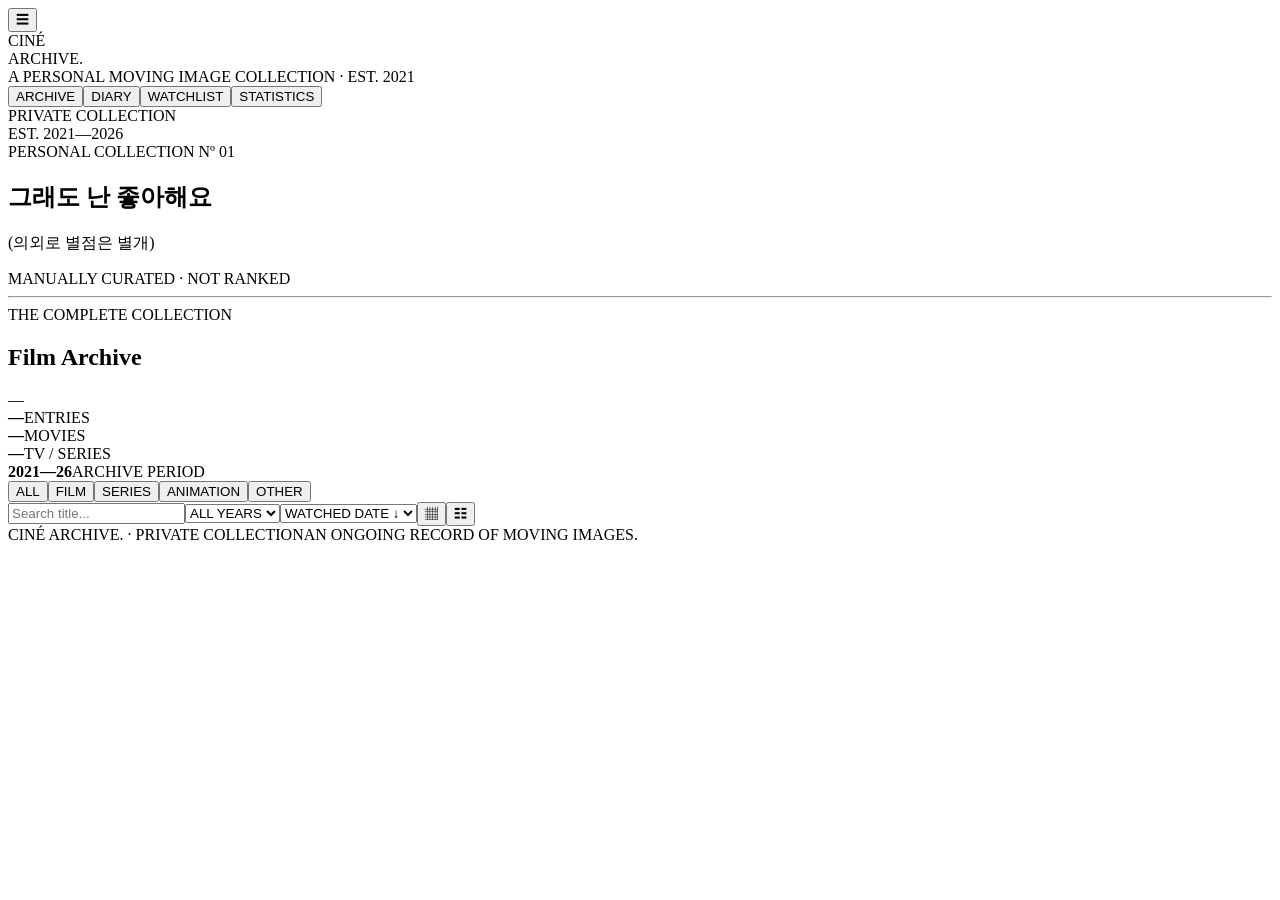
==== index.html @ 314e5115 "." ====
<!doctype html>
<html lang="ko">

<head>
  <meta charset="utf-8">
  <meta name="viewport" content="width=device-width,initial-scale=1">
  <title>CINÉ ARCHIVE</title>
  <link rel="stylesheet" href="style.css">
</head>

<body>
  <div class="shell">
    <aside class="side"><button class="side-toggle" id="menuToggle" aria-label="Open navigation" aria-expanded="false"
        title="Menu">☰</button>
      <div class="brand">CINÉ<br>ARCHIVE.</div>
      <div class="sub">A PERSONAL MOVING IMAGE COLLECTION · EST. 2021</div>
      <nav class="side-nav"><button class="active" data-nav="archive">ARCHIVE</button><button
          data-nav="diary">DIARY</button><button data-nav="watchlist">WATCHLIST</button><button
          data-nav="stats">STATISTICS</button></nav>
      <div class="side-bottom">PRIVATE COLLECTION<br>EST. 2021—2026</div>
    </aside>
    <div class="wrap">
      <header class="top"></header>
      <section class="hero">
        <div class="herohead">
          <div>
            <div class="eyebrow">PERSONAL COLLECTION Nº 01</div>
            <h1>그래도 난 좋아해요</h1>
            <p>(의외로 별점은 별개)</p>
          </div>
          <div class="eyebrow">MANUALLY CURATED · NOT RANKED</div>
        </div>
        <div class="marquee">
          <div class="track" id="track"></div>
        </div>
      </section>
      <hr class="rule">
      <main class="archive">
        <div class="sectiontop">
          <div>
            <div class="eyebrow" id="kicker">THE COMPLETE COLLECTION</div>
            <h2 id="heading">Film Archive</h2>
          </div><button class="year-page-back" id="yearPageBack" style="display:none">← BACK TO ARCHIVE</button>
          <div class="count" id="count">—</div>
        </div>
        <div class="stats">
          <div class="stat"><strong id="total">—</strong><span>ENTRIES</span></div>
          <div class="stat"><strong id="movies">—</strong><span>MOVIES</span></div>
          <div class="stat"><strong id="series">—</strong><span>TV / SERIES</span></div>
          <div class="stat"><strong>2021—26</strong><span>ARCHIVE PERIOD</span></div>
        </div>
        <div class="tools">
          <div class="filters" id="filters"><button class="chip active" data-type="ALL">ALL</button><button class="chip"
              data-type="F">FILM</button><button class="chip" data-type="S">SERIES</button><button class="chip"
              data-type="A">ANIMATION</button><button class="chip" data-type="N">OTHER</button></div>
          <div class="filters"><input class="search" id="search" placeholder="Search title..."><select class="select"
              id="year">
              <option value="ALL">ALL YEARS</option>
            </select><select class="select" id="sort">
              <option value="date">WATCHED DATE ↓</option>
              <option value="year">YEAR ↓</option>
              <option value="rating">RATING ↓</option>
              <option value="title">TITLE A–Z</option>
            </select><button class="viewbtn active" id="gridBtn" title="Grid view">▦</button><button class="viewbtn"
              id="listBtn" title="List view">☷</button></div>
        </div>
        <div id="catalog" class="grid"></div>
      </main>
      <footer class="footer"><span>CINÉ ARCHIVE. · PRIVATE COLLECTION</span><span>AN ONGOING RECORD OF MOVING
          IMAGES.</span></footer>
    </div>
  </div>
  <div class="toast" id="toast"></div>






  <script src="script.js" defer></script>
</body>

</html>
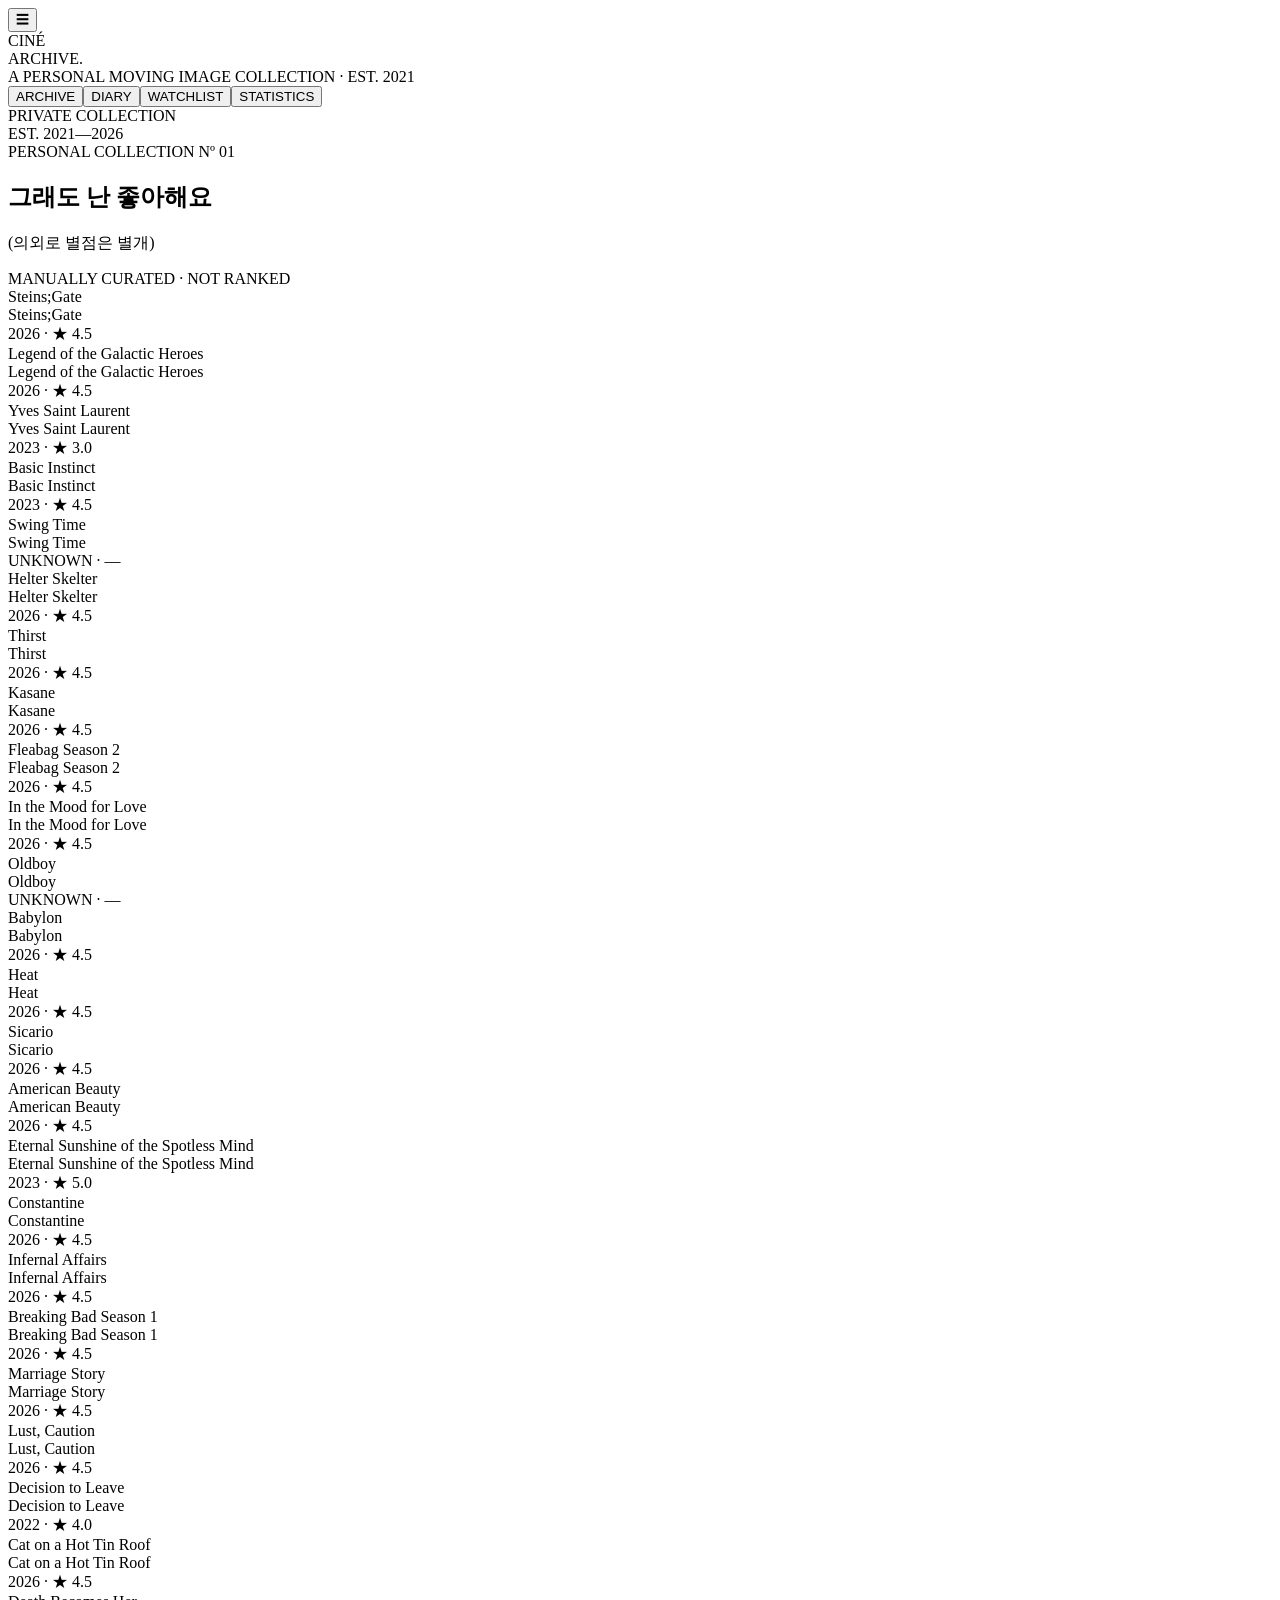
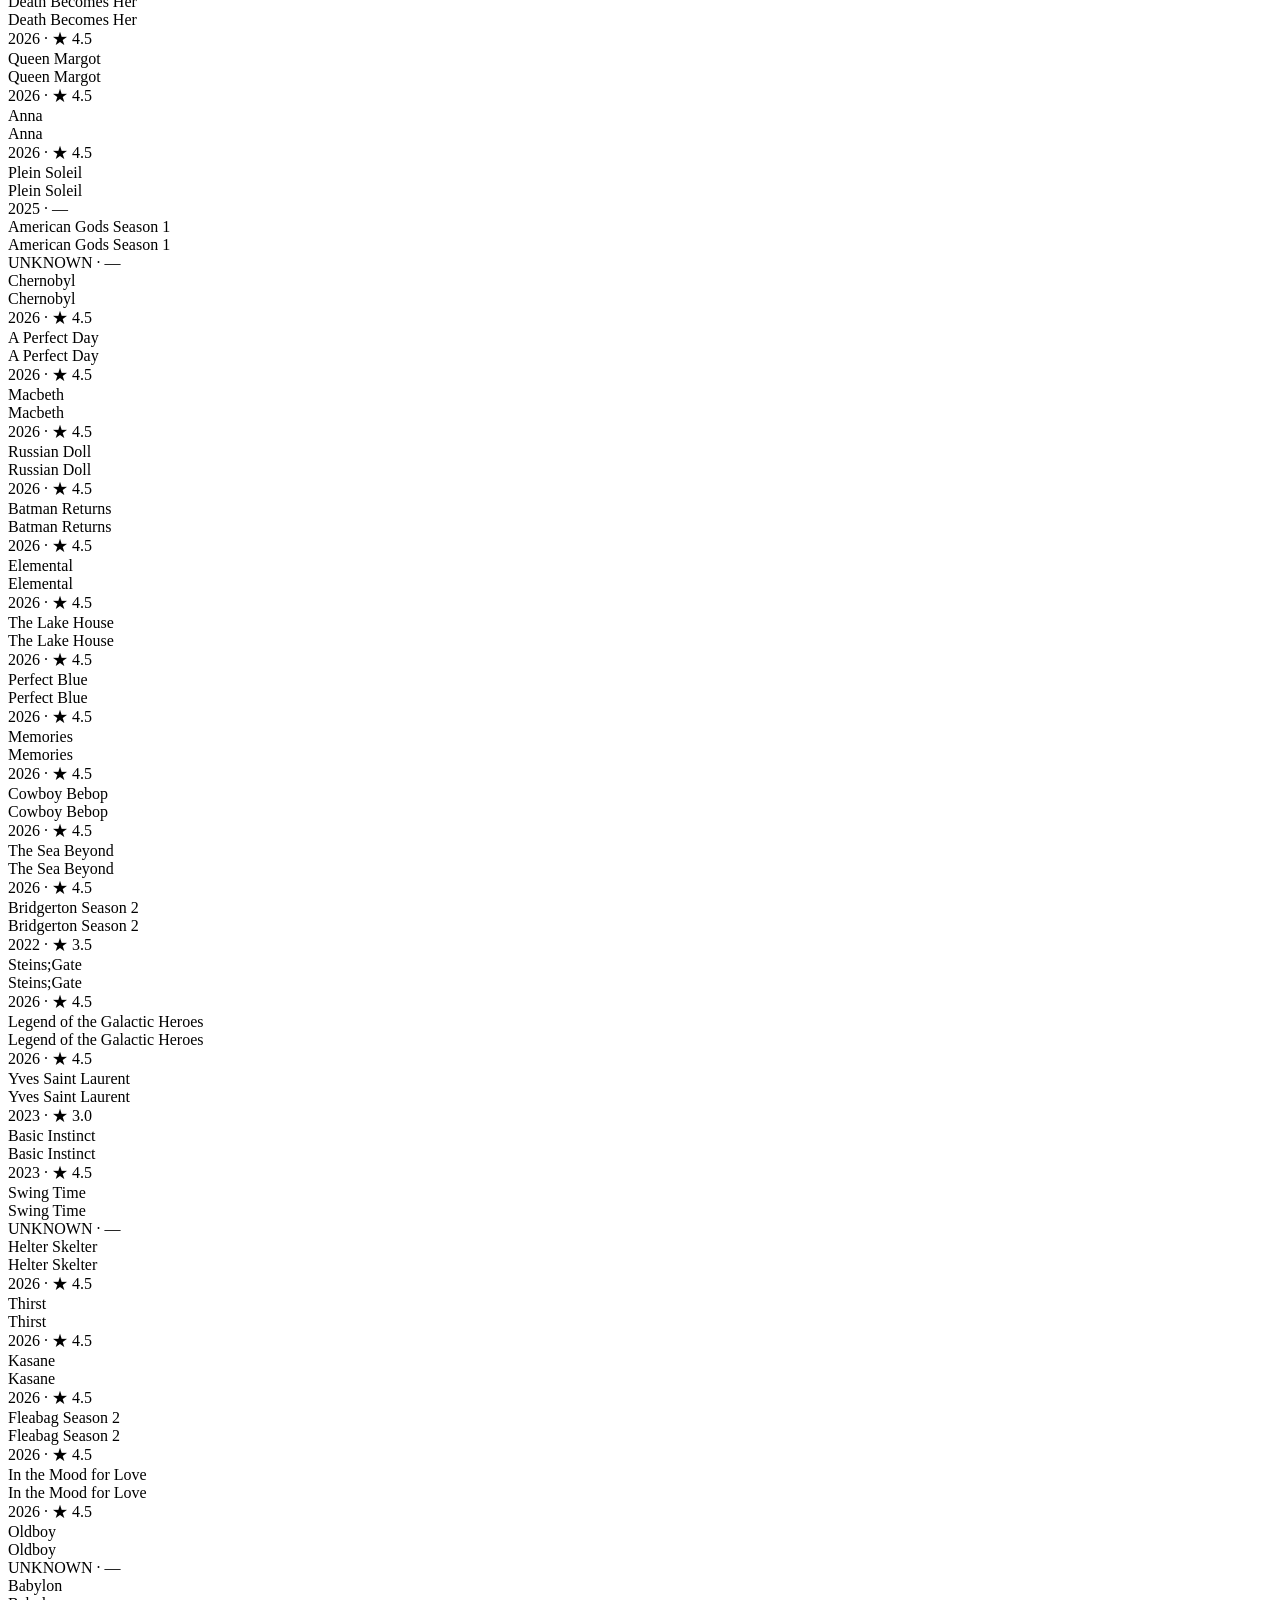
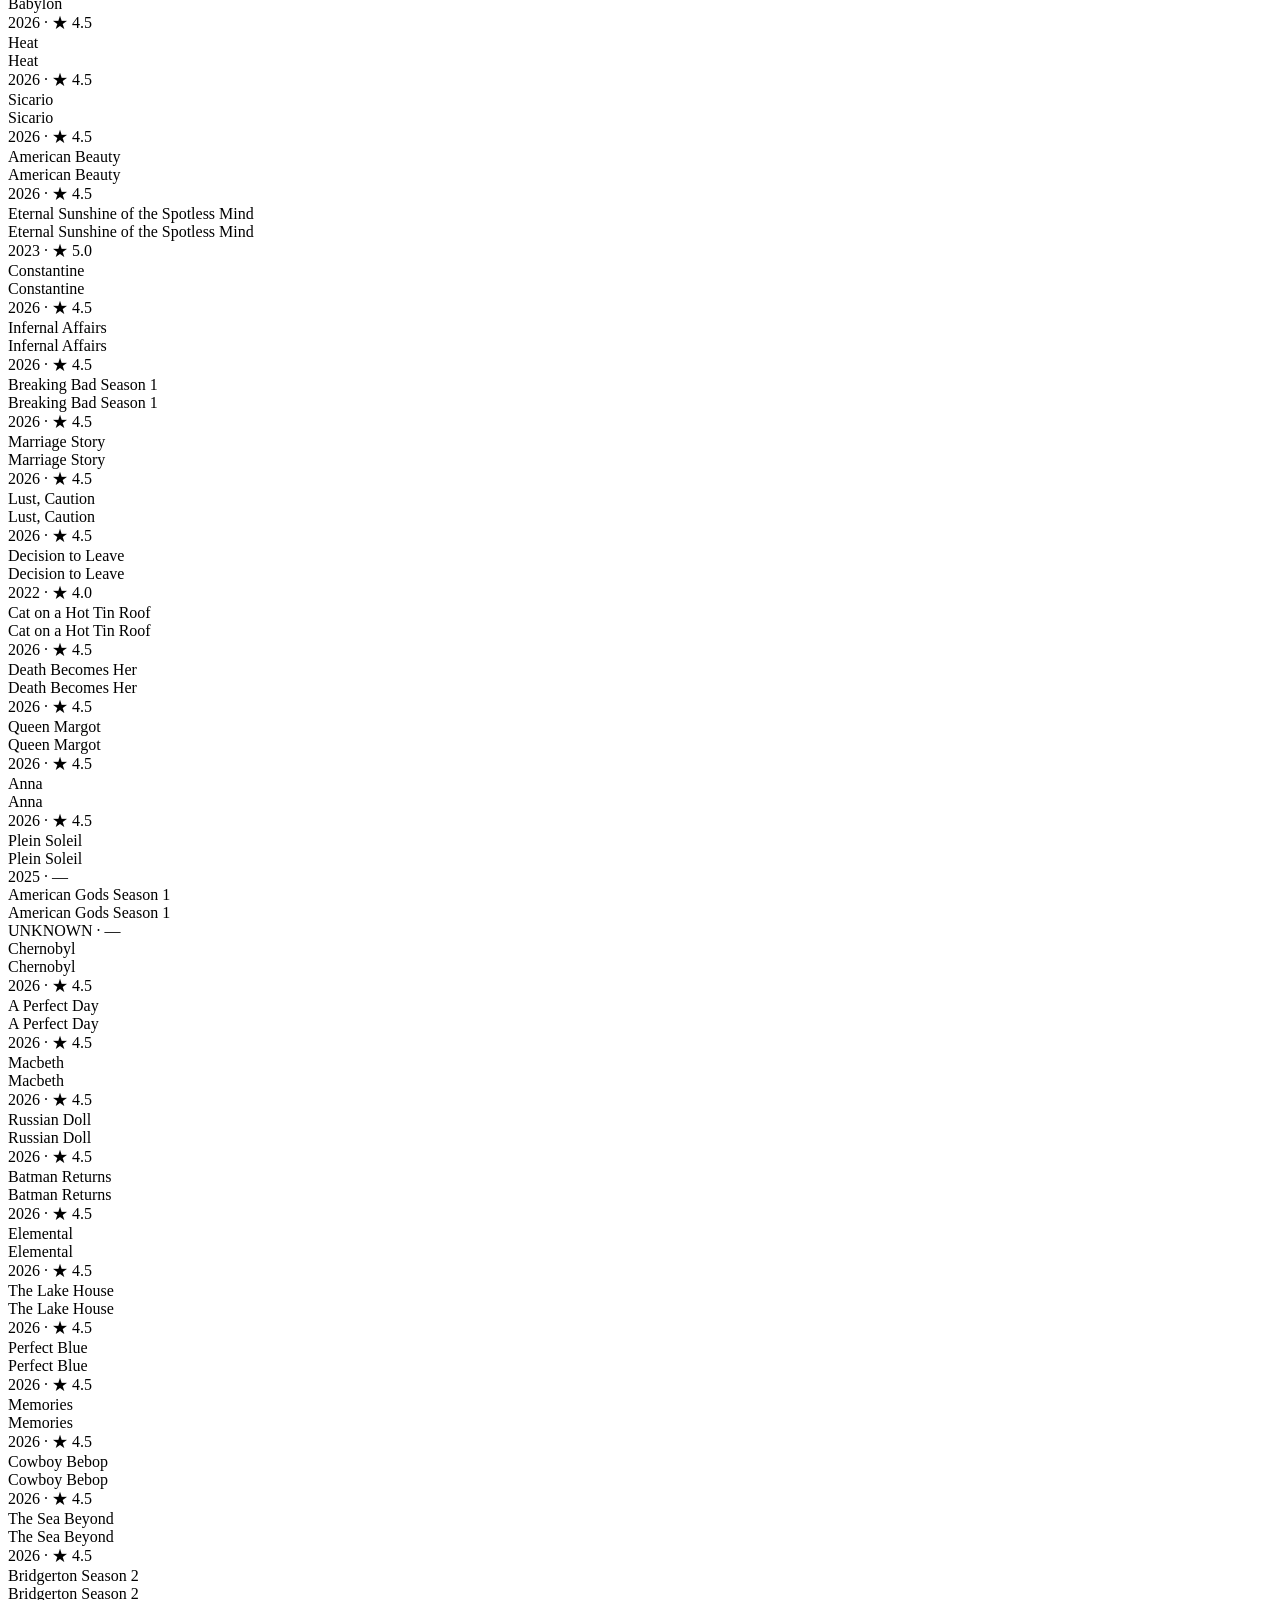
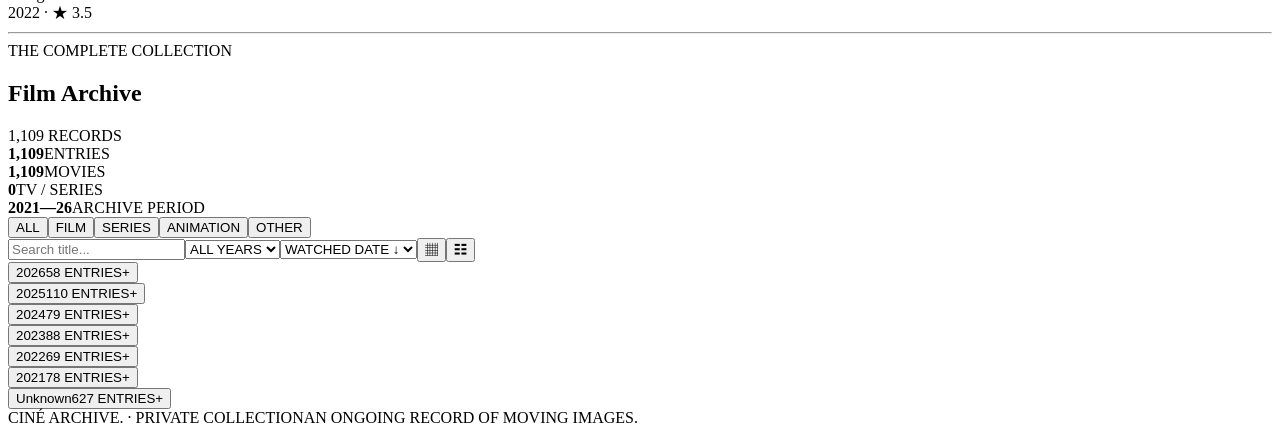
==== commit c10980e4: "." ====
--- a/index.html
+++ b/index.html
@@ -1,83 +1,30 @@
 <!doctype html>
-<html lang="ko">
-
-<head>
-  <meta charset="utf-8">
-  <meta name="viewport" content="width=device-width,initial-scale=1">
-  <title>CINÉ ARCHIVE</title>
+<html lang="ko"><head><meta charset="utf-8"><meta name="viewport" content="width=device-width,initial-scale=1"><title>CINÉ ARCHIVE</title>
   <link rel="stylesheet" href="style.css">
-</head>
-
-<body>
-  <div class="shell">
-    <aside class="side"><button class="side-toggle" id="menuToggle" aria-label="Open navigation" aria-expanded="false"
-        title="Menu">☰</button>
-      <div class="brand">CINÉ<br>ARCHIVE.</div>
-      <div class="sub">A PERSONAL MOVING IMAGE COLLECTION · EST. 2021</div>
-      <nav class="side-nav"><button class="active" data-nav="archive">ARCHIVE</button><button
-          data-nav="diary">DIARY</button><button data-nav="watchlist">WATCHLIST</button><button
-          data-nav="stats">STATISTICS</button></nav>
-      <div class="side-bottom">PRIVATE COLLECTION<br>EST. 2021—2026</div>
-    </aside>
-    <div class="wrap">
-      <header class="top"></header>
-      <section class="hero">
-        <div class="herohead">
-          <div>
-            <div class="eyebrow">PERSONAL COLLECTION Nº 01</div>
-            <h1>그래도 난 좋아해요</h1>
-            <p>(의외로 별점은 별개)</p>
-          </div>
-          <div class="eyebrow">MANUALLY CURATED · NOT RANKED</div>
-        </div>
-        <div class="marquee">
-          <div class="track" id="track"></div>
-        </div>
-      </section>
-      <hr class="rule">
-      <main class="archive">
-        <div class="sectiontop">
-          <div>
-            <div class="eyebrow" id="kicker">THE COMPLETE COLLECTION</div>
-            <h2 id="heading">Film Archive</h2>
-          </div><button class="year-page-back" id="yearPageBack" style="display:none">← BACK TO ARCHIVE</button>
-          <div class="count" id="count">—</div>
-        </div>
-        <div class="stats">
-          <div class="stat"><strong id="total">—</strong><span>ENTRIES</span></div>
-          <div class="stat"><strong id="movies">—</strong><span>MOVIES</span></div>
-          <div class="stat"><strong id="series">—</strong><span>TV / SERIES</span></div>
-          <div class="stat"><strong>2021—26</strong><span>ARCHIVE PERIOD</span></div>
-        </div>
-        <div class="tools">
-          <div class="filters" id="filters"><button class="chip active" data-type="ALL">ALL</button><button class="chip"
-              data-type="F">FILM</button><button class="chip" data-type="S">SERIES</button><button class="chip"
-              data-type="A">ANIMATION</button><button class="chip" data-type="N">OTHER</button></div>
-          <div class="filters"><input class="search" id="search" placeholder="Search title..."><select class="select"
-              id="year">
-              <option value="ALL">ALL YEARS</option>
-            </select><select class="select" id="sort">
-              <option value="date">WATCHED DATE ↓</option>
-              <option value="year">YEAR ↓</option>
-              <option value="rating">RATING ↓</option>
-              <option value="title">TITLE A–Z</option>
-            </select><button class="viewbtn active" id="gridBtn" title="Grid view">▦</button><button class="viewbtn"
-              id="listBtn" title="List view">☷</button></div>
-        </div>
-        <div id="catalog" class="grid"></div>
-      </main>
-      <footer class="footer"><span>CINÉ ARCHIVE. · PRIVATE COLLECTION</span><span>AN ONGOING RECORD OF MOVING
-          IMAGES.</span></footer>
-    </div>
-  </div>
-  <div class="toast" id="toast"></div>
+</head><body>
+<div class="shell"><aside class="side"><button class="side-toggle" id="menuToggle" aria-label="Open navigation" aria-expanded="false" title="Menu">☰</button><div class="brand">CINÉ<br>ARCHIVE.</div><div class="sub">A PERSONAL MOVING IMAGE COLLECTION · EST. 2021</div><nav class="side-nav"><button class="active" data-nav="archive">ARCHIVE</button><button data-nav="diary">DIARY</button><button data-nav="watchlist">WATCHLIST</button><button data-nav="stats">STATISTICS</button></nav><div class="side-bottom">PRIVATE COLLECTION<br>EST. 2021—2026</div></aside><div class="wrap"><header class="top"></header>
+<section class="hero"><div class="herohead"><div><div class="eyebrow">PERSONAL COLLECTION Nº 01</div><h1>그래도 난 좋아해요</h1><p>(의외로 별점은 별개)</p></div><div class="eyebrow">MANUALLY CURATED · NOT RANKED</div></div><div class="marquee"><div class="track" id="track"></div></div></section><hr class="rule">
+<main class="archive"><div class="sectiontop"><div><div class="eyebrow" id="kicker">THE COMPLETE COLLECTION</div><h2 id="heading">Film Archive</h2></div><button class="year-page-back" id="yearPageBack" style="display:none">← BACK TO ARCHIVE</button><div class="count" id="count">—</div></div><div class="stats"><div class="stat"><strong id="total">—</strong><span>ENTRIES</span></div><div class="stat"><strong id="movies">—</strong><span>MOVIES</span></div><div class="stat"><strong id="series">—</strong><span>TV / SERIES</span></div><div class="stat"><strong>2021—26</strong><span>ARCHIVE PERIOD</span></div></div>
+<div class="tools"><div class="filters" id="filters"><button class="chip active" data-type="ALL">ALL</button><button class="chip" data-type="F">FILM</button><button class="chip" data-type="S">SERIES</button><button class="chip" data-type="A">ANIMATION</button><button class="chip" data-type="N">OTHER</button></div><div class="filters"><input class="search" id="search" placeholder="Search title..."><select class="select" id="year"><option value="ALL">ALL YEARS</option></select><select class="select" id="sort"><option value="date">WATCHED DATE ↓</option><option value="year">YEAR ↓</option><option value="rating">RATING ↓</option><option value="title">TITLE A–Z</option></select><button class="viewbtn active" id="gridBtn" title="Grid view">▦</button><button class="viewbtn" id="listBtn" title="List view">☷</button></div></div><div id="catalog" class="grid"></div></main><footer class="footer"><span>CINÉ ARCHIVE. · PRIVATE COLLECTION</span><span>AN ONGOING RECORD OF MOVING IMAGES.</span></footer></div></div>
+<div class="toast" id="toast"></div>
+  <script src="js/data.js" defer></script>
+  <script src="js/state.js" defer></script>
+  <script src="js/archive.js" defer></script>
+  <script src="js/posters.js" defer></script>
+  <script src="js/storage.js" defer></script>
+  <script src="js/data-tools.js" defer></script>
+  <script src="js/app.js" defer></script>
+</body></html>
 
 
 
 
 
 
-  <script src="script.js" defer></script>
-</body>
 
-</html>+
+
+
+
+
+
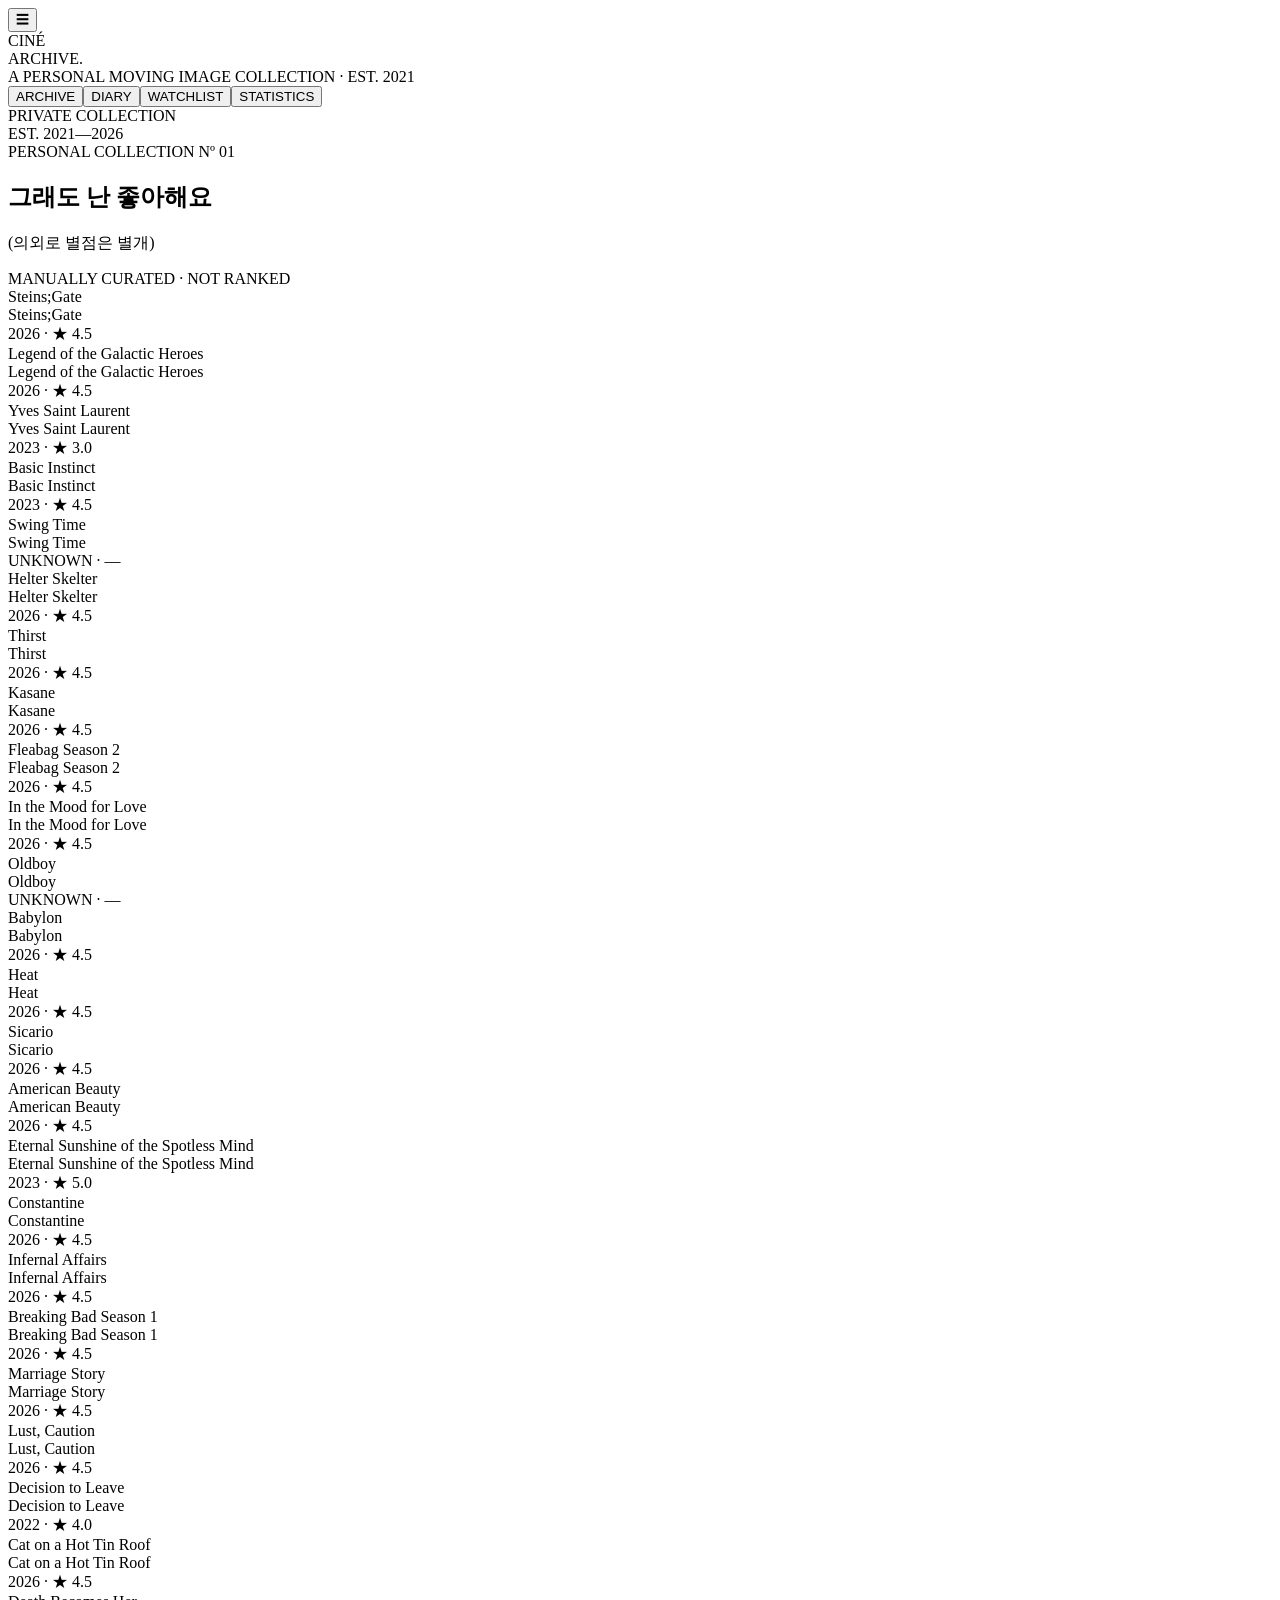
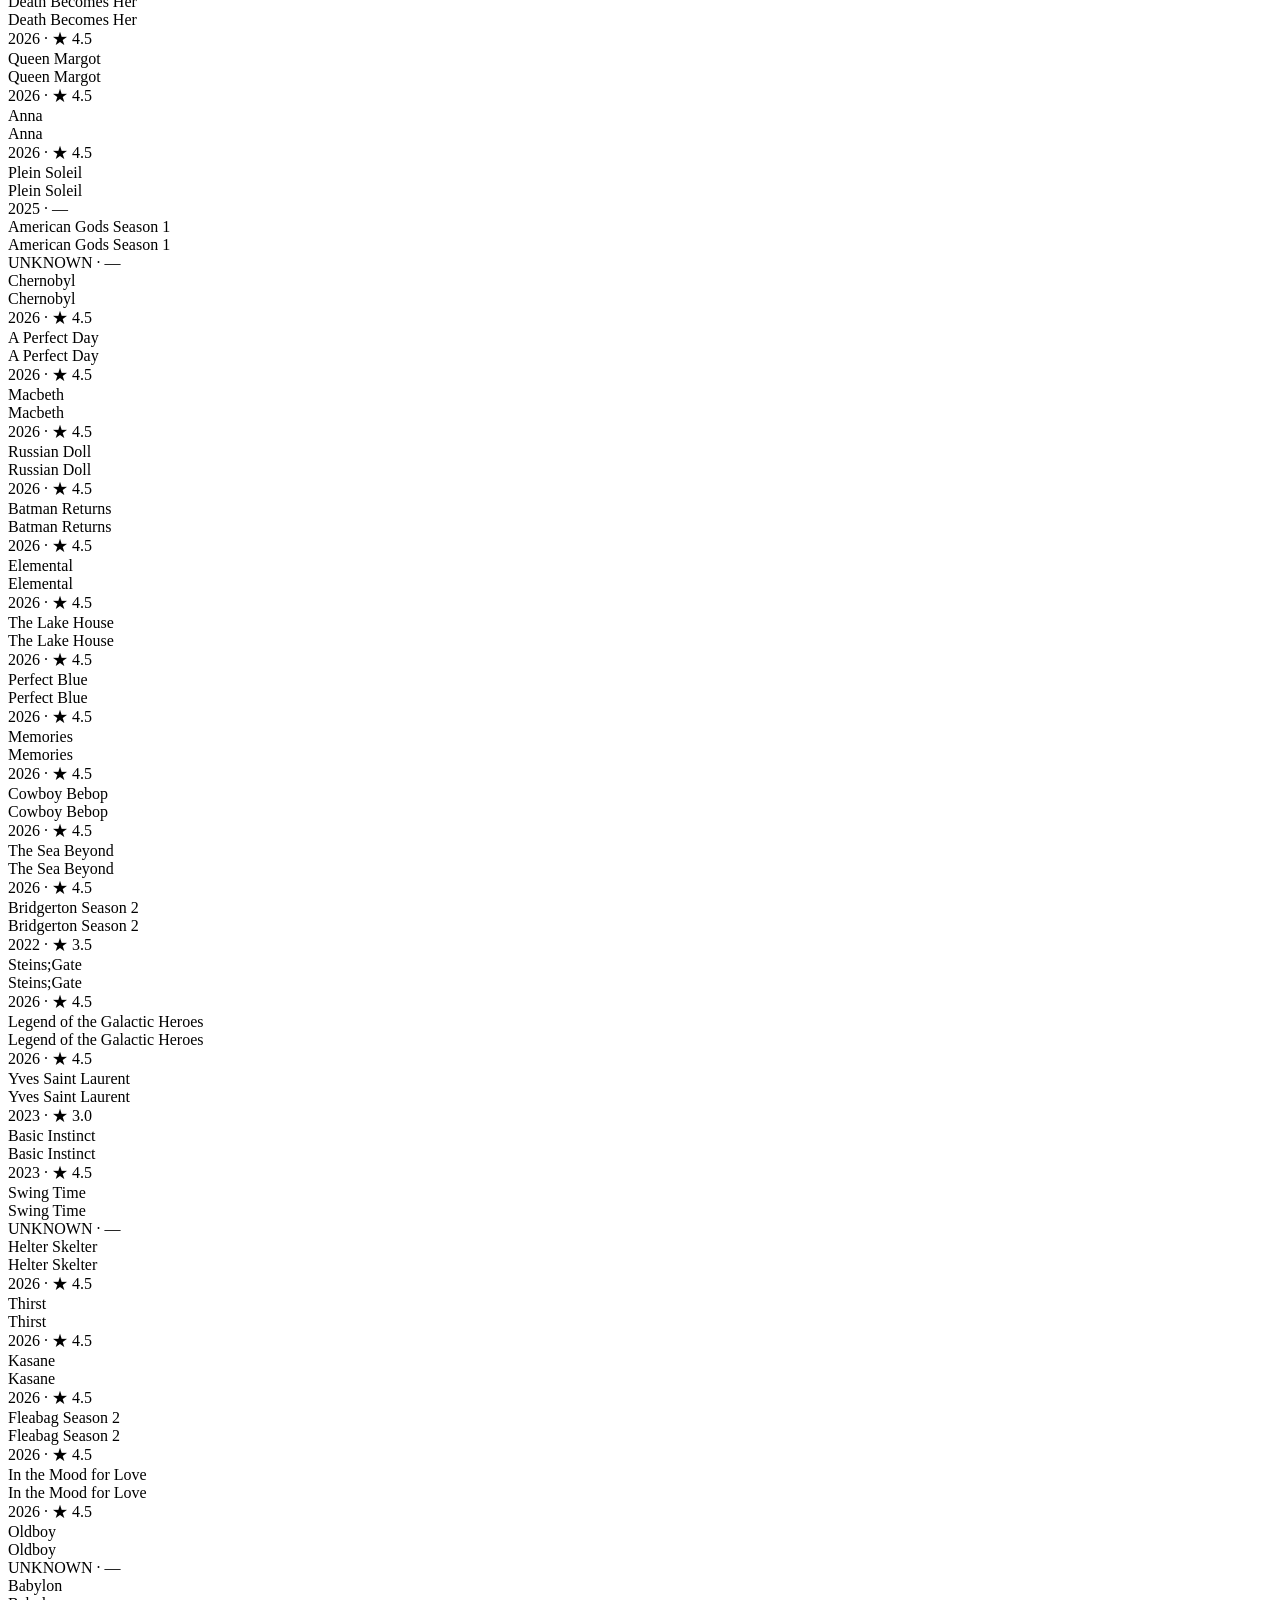
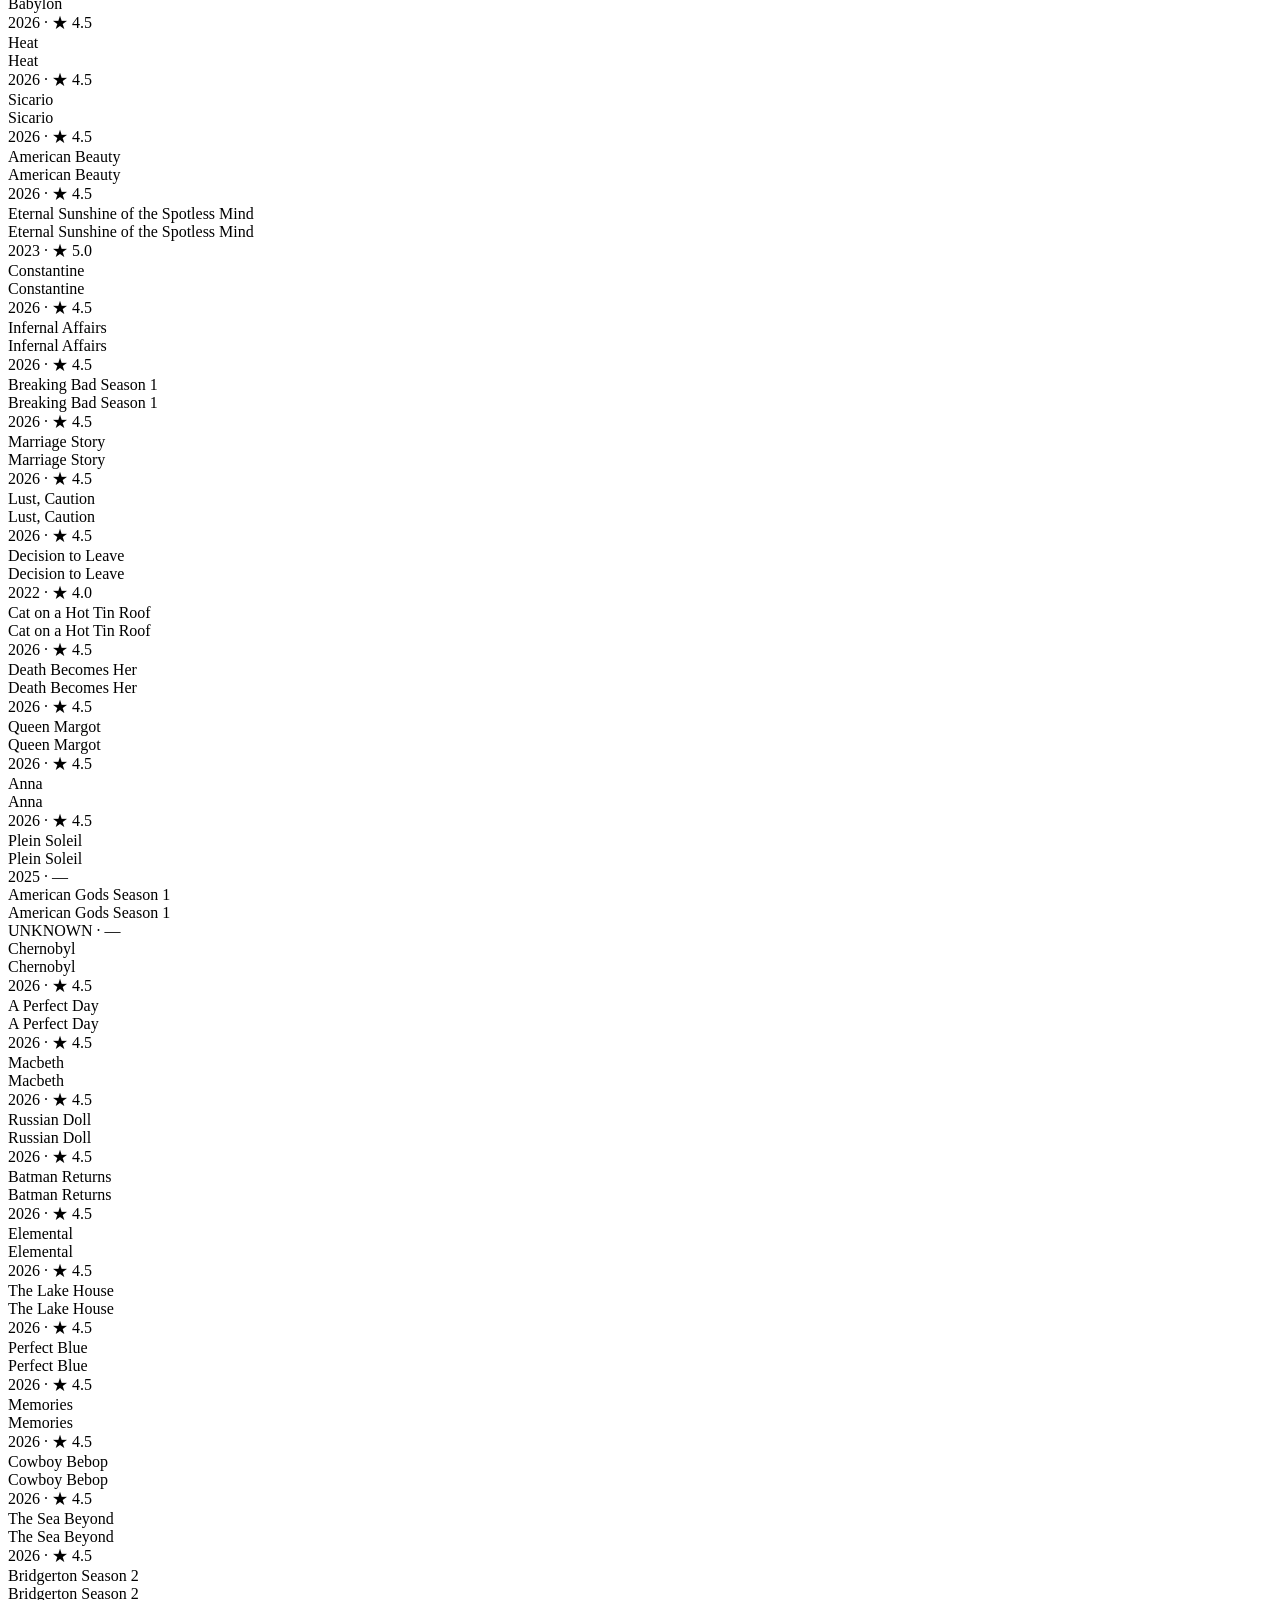
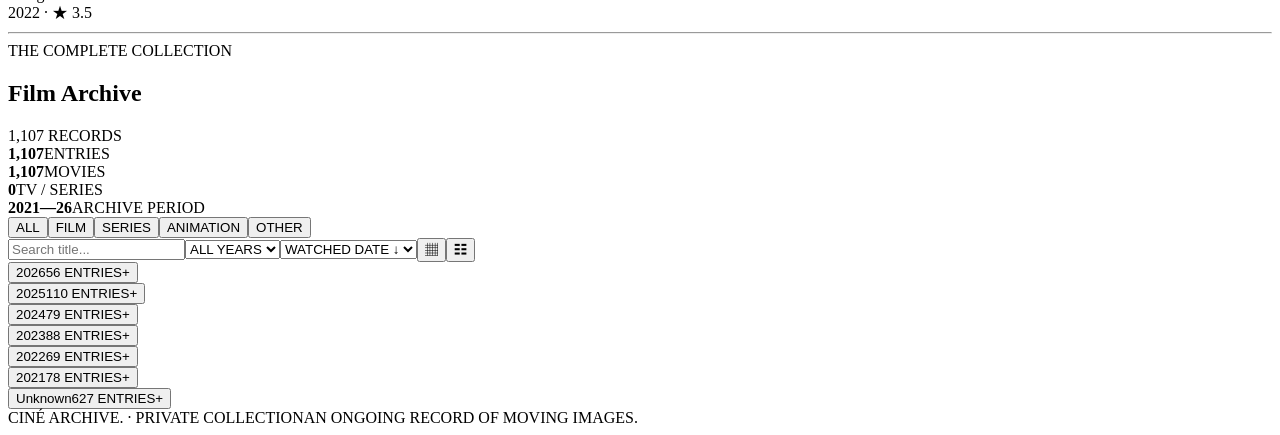
==== commit 3a598a03: "." ====
--- a/index.html
+++ b/index.html
@@ -1,12 +1,76 @@
 <!doctype html>
-<html lang="ko"><head><meta charset="utf-8"><meta name="viewport" content="width=device-width,initial-scale=1"><title>CINÉ ARCHIVE</title>
+<html lang="ko">
+
+<head>
+  <meta charset="utf-8">
+  <meta name="viewport" content="width=device-width,initial-scale=1">
+  <title>CINÉ ARCHIVE</title>
   <link rel="stylesheet" href="style.css">
-</head><body>
-<div class="shell"><aside class="side"><button class="side-toggle" id="menuToggle" aria-label="Open navigation" aria-expanded="false" title="Menu">☰</button><div class="brand">CINÉ<br>ARCHIVE.</div><div class="sub">A PERSONAL MOVING IMAGE COLLECTION · EST. 2021</div><nav class="side-nav"><button class="active" data-nav="archive">ARCHIVE</button><button data-nav="diary">DIARY</button><button data-nav="watchlist">WATCHLIST</button><button data-nav="stats">STATISTICS</button></nav><div class="side-bottom">PRIVATE COLLECTION<br>EST. 2021—2026</div></aside><div class="wrap"><header class="top"></header>
-<section class="hero"><div class="herohead"><div><div class="eyebrow">PERSONAL COLLECTION Nº 01</div><h1>그래도 난 좋아해요</h1><p>(의외로 별점은 별개)</p></div><div class="eyebrow">MANUALLY CURATED · NOT RANKED</div></div><div class="marquee"><div class="track" id="track"></div></div></section><hr class="rule">
-<main class="archive"><div class="sectiontop"><div><div class="eyebrow" id="kicker">THE COMPLETE COLLECTION</div><h2 id="heading">Film Archive</h2></div><button class="year-page-back" id="yearPageBack" style="display:none">← BACK TO ARCHIVE</button><div class="count" id="count">—</div></div><div class="stats"><div class="stat"><strong id="total">—</strong><span>ENTRIES</span></div><div class="stat"><strong id="movies">—</strong><span>MOVIES</span></div><div class="stat"><strong id="series">—</strong><span>TV / SERIES</span></div><div class="stat"><strong>2021—26</strong><span>ARCHIVE PERIOD</span></div></div>
-<div class="tools"><div class="filters" id="filters"><button class="chip active" data-type="ALL">ALL</button><button class="chip" data-type="F">FILM</button><button class="chip" data-type="S">SERIES</button><button class="chip" data-type="A">ANIMATION</button><button class="chip" data-type="N">OTHER</button></div><div class="filters"><input class="search" id="search" placeholder="Search title..."><select class="select" id="year"><option value="ALL">ALL YEARS</option></select><select class="select" id="sort"><option value="date">WATCHED DATE ↓</option><option value="year">YEAR ↓</option><option value="rating">RATING ↓</option><option value="title">TITLE A–Z</option></select><button class="viewbtn active" id="gridBtn" title="Grid view">▦</button><button class="viewbtn" id="listBtn" title="List view">☷</button></div></div><div id="catalog" class="grid"></div></main><footer class="footer"><span>CINÉ ARCHIVE. · PRIVATE COLLECTION</span><span>AN ONGOING RECORD OF MOVING IMAGES.</span></footer></div></div>
-<div class="toast" id="toast"></div>
+</head>
+
+<body>
+  <div class="shell">
+    <aside class="side"><button class="side-toggle" id="menuToggle" aria-label="Open navigation" aria-expanded="false"
+        title="Menu">☰</button>
+      <div class="brand">CINÉ<br>ARCHIVE.</div>
+      <div class="sub">A PERSONAL MOVING IMAGE COLLECTION · EST. 2021</div>
+      <nav class="side-nav"><button class="active" data-nav="archive">ARCHIVE</button><button
+          data-nav="diary">DIARY</button><button data-nav="watchlist">WATCHLIST</button><button
+          data-nav="stats">STATISTICS</button></nav>
+      <div class="side-bottom">PRIVATE COLLECTION<br>EST. 2021—2026</div>
+    </aside>
+    <div class="wrap">
+      <header class="top"></header>
+      <section class="hero">
+        <div class="herohead">
+          <div>
+            <div class="eyebrow">PERSONAL COLLECTION Nº 01</div>
+            <h1>그래도 난 좋아해요</h1>
+            <p>(의외로 별점은 별개)</p>
+          </div>
+          <div class="eyebrow">MANUALLY CURATED · NOT RANKED</div>
+        </div>
+        <div class="marquee">
+          <div class="track" id="track"></div>
+        </div>
+      </section>
+      <hr class="rule">
+      <main class="archive">
+        <div class="sectiontop">
+          <div>
+            <div class="eyebrow" id="kicker">THE COMPLETE COLLECTION</div>
+            <h2 id="heading">Film Archive</h2>
+          </div><button class="year-page-back" id="yearPageBack" style="display:none">← BACK TO ARCHIVE</button>
+          <div class="count" id="count">—</div>
+        </div>
+        <div class="stats">
+          <div class="stat"><strong id="total">—</strong><span>ENTRIES</span></div>
+          <div class="stat"><strong id="movies">—</strong><span>MOVIES</span></div>
+          <div class="stat"><strong id="series">—</strong><span>TV / SERIES</span></div>
+          <div class="stat"><strong>2021—26</strong><span>ARCHIVE PERIOD</span></div>
+        </div>
+        <div class="tools">
+          <div class="filters" id="filters"><button class="chip active" data-type="ALL">ALL</button><button class="chip"
+              data-type="F">FILM</button><button class="chip" data-type="S">SERIES</button><button class="chip"
+              data-type="A">ANIMATION</button><button class="chip" data-type="N">OTHER</button></div>
+          <div class="filters"><input class="search" id="search" placeholder="Search title..."><select class="select"
+              id="year">
+              <option value="ALL">ALL YEARS</option>
+            </select><select class="select" id="sort">
+              <option value="date">WATCHED DATE ↓</option>
+              <option value="year">YEAR ↓</option>
+              <option value="rating">RATING ↓</option>
+              <option value="title">TITLE A–Z</option>
+            </select><button class="viewbtn active" id="gridBtn" title="Grid view">▦</button><button class="viewbtn"
+              id="listBtn" title="List view">☷</button></div>
+        </div>
+        <div id="catalog" class="grid"></div>
+      </main>
+      <footer class="footer"><span>CINÉ ARCHIVE. · PRIVATE COLLECTION</span><span>AN ONGOING RECORD OF MOVING
+          IMAGES.</span></footer>
+    </div>
+  </div>
+  <div class="toast" id="toast"></div>
   <script src="js/data.js" defer></script>
   <script src="js/state.js" defer></script>
   <script src="js/archive.js" defer></script>
@@ -14,17 +78,6 @@
   <script src="js/storage.js" defer></script>
   <script src="js/data-tools.js" defer></script>
   <script src="js/app.js" defer></script>
-</body></html>
+</body>
 
-
-
-
-
-
-
-
-
-
-
-
-
+</html>
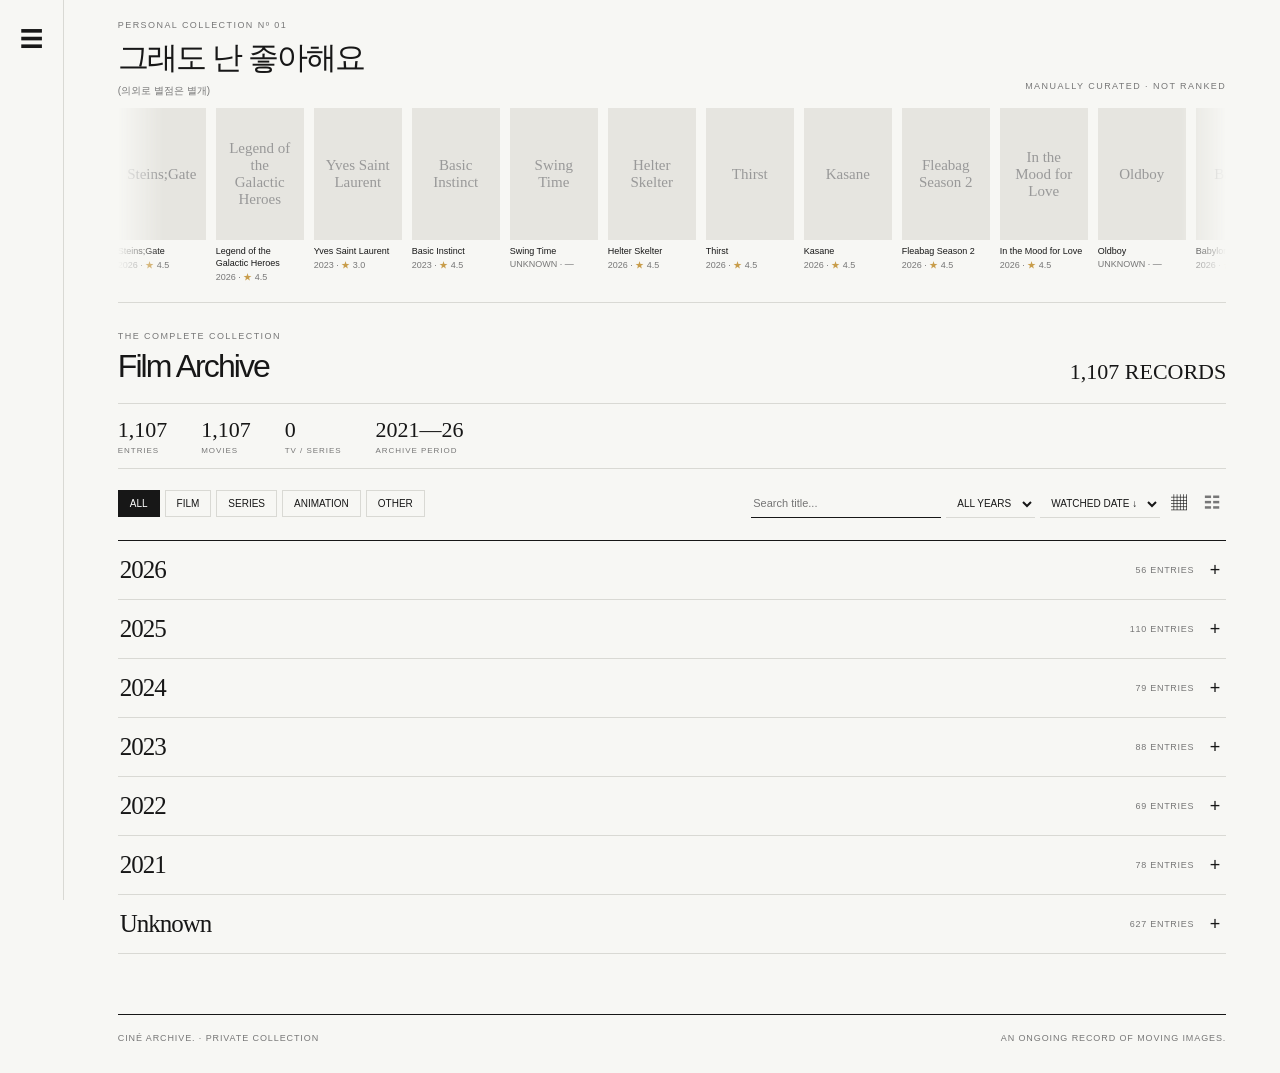
==== commit c199d62a: "Update index.html" ====
--- a/index.html
+++ b/index.html
@@ -5,7 +5,7 @@
   <meta charset="utf-8">
   <meta name="viewport" content="width=device-width,initial-scale=1">
   <title>CINÉ ARCHIVE</title>
-  <link rel="stylesheet" href="style.css">
+  <link rel="stylesheet" href="css/style.css">
 </head>
 
 <body>
--- a/css/style.css
+++ b/css/style.css
@@ -0,0 +1,1428 @@
+:root {
+  --bg: #f7f7f4;
+  --ink: #171717;
+  --muted: #777;
+  --line: #d9d9d4;
+  --accent: #c89d4b;
+  --panel: #fff;
+  --serif: Georgia, "Times New Roman", serif;
+}
+* {
+  box-sizing: border-box;
+}
+body {
+  margin: 0;
+  background: var(--bg);
+  color: var(--ink);
+  font-family: Arial, "Apple SD Gothic Neo", sans-serif;
+}
+button,
+input,
+select {
+  font: inherit;
+  color: inherit;
+}
+button {
+  cursor: pointer;
+}
+.wrap {
+  max-width: 1440px;
+  margin: auto;
+  padding: 0 4.5vw;
+}
+.top {
+  padding: 28px 0 18px;
+  border-bottom: 1px solid var(--ink);
+  display: flex;
+  align-items: end;
+  justify-content: space-between;
+}
+.brand {
+  font-size: 22px;
+  letter-spacing: 0.13em;
+  font-weight: 800;
+}
+.sub {
+  font-size: 9px;
+  letter-spacing: 0.16em;
+  color: var(--muted);
+  margin-top: 7px;
+}
+.nav {
+  display: flex;
+  gap: 24px;
+  font-size: 11px;
+  letter-spacing: 0.08em;
+}
+.nav button,
+.textbtn {
+  border: 0;
+  background: none;
+  padding: 5px 0;
+}
+.nav button.active {
+  border-bottom: 1px solid var(--ink);
+}
+.hero {
+  padding: 36px 0 28px;
+  overflow: hidden;
+}
+.eyebrow {
+  font-size: 9px;
+  letter-spacing: 0.16em;
+  color: var(--muted);
+  margin-bottom: 10px;
+}
+.herohead {
+  display: flex;
+  align-items: end;
+  justify-content: space-between;
+  margin-bottom: 18px;
+}
+.hero h1 {
+  font-size: clamp(25px, 3vw, 42px);
+  font-weight: 500;
+  letter-spacing: -0.06em;
+  margin: 0;
+}
+.hero p {
+  font-size: 11px;
+  color: var(--muted);
+  margin: 8px 0 0;
+}
+.marquee {
+  overflow: hidden;
+  position: relative;
+  width: 100%;
+  mask-image: linear-gradient(
+    90deg,
+    transparent,
+    #000 4%,
+    #000 96%,
+    transparent
+  );
+}
+.track {
+  display: flex;
+  gap: 13px;
+  width: max-content;
+  animation: scroll 90s linear infinite;
+}
+.marquee:hover .track {
+  animation-play-state: paused;
+}
+.fav {
+  width: 128px;
+  flex: none;
+}
+.fav img {
+  width: 100%;
+  aspect-ratio: 2/3;
+  object-fit: cover;
+  background: #e5e4df;
+  display: block;
+}
+.fav .ft {
+  font-size: 10px;
+  line-height: 1.35;
+  margin-top: 7px;
+}
+.fav .fr {
+  font-size: 10px;
+  color: var(--muted);
+  margin-top: 3px;
+}
+.fav .star {
+  color: var(--accent);
+}
+@keyframes scroll {
+  from {
+    transform: translateX(0);
+  }
+  to {
+    transform: translateX(-50%);
+  }
+}
+.rule {
+  border: 0;
+  border-top: 1px solid var(--line);
+  margin: 0;
+}
+.archive {
+  padding: 34px 0 70px;
+}
+.sectiontop {
+  display: flex;
+  justify-content: space-between;
+  align-items: end;
+  margin-bottom: 22px;
+}
+.sectiontop h2 {
+  font-size: 34px;
+  letter-spacing: -0.06em;
+  font-weight: 500;
+  margin: 0;
+}
+.count {
+  font-family: var(--serif);
+  font-size: 22px;
+}
+.stats {
+  display: flex;
+  gap: 34px;
+  border-top: 1px solid var(--line);
+  border-bottom: 1px solid var(--line);
+  padding: 13px 0;
+  margin-bottom: 20px;
+}
+.stat strong {
+  font-family: var(--serif);
+  font-size: 22px;
+  font-weight: 400;
+}
+.stat span {
+  display: block;
+  color: var(--muted);
+  font-size: 8px;
+  letter-spacing: 0.12em;
+  margin-top: 3px;
+}
+.tools {
+  display: flex;
+  gap: 12px;
+  align-items: center;
+  justify-content: space-between;
+  margin: 18px 0 24px;
+  flex-wrap: wrap;
+}
+.filters {
+  display: flex;
+  gap: 5px;
+  align-items: center;
+  flex-wrap: wrap;
+}
+.chip {
+  border: 1px solid var(--line);
+  background: transparent;
+  padding: 7px 11px;
+  font-size: 10px;
+}
+.chip.active {
+  background: var(--ink);
+  color: white;
+  border-color: var(--ink);
+}
+.search {
+  border: 0;
+  border-bottom: 1px solid var(--ink);
+  background: transparent;
+  padding: 8px 2px;
+  width: 190px;
+  font-size: 11px;
+  outline: none;
+}
+.select {
+  border: 0;
+  border-bottom: 1px solid var(--line);
+  background: transparent;
+  padding: 7px;
+  font-size: 10px;
+}
+.viewbtn {
+  border: 0;
+  background: none;
+  padding: 6px;
+  color: var(--muted);
+}
+.viewbtn.active {
+  color: var(--ink);
+}
+.grid {
+  display: grid;
+  grid-template-columns: repeat(6, minmax(0, 1fr));
+  gap: 27px 14px;
+}
+.card {
+  min-width: 0;
+  cursor: default;
+}
+.poster {
+  position: relative;
+  background: #e6e5e0;
+  aspect-ratio: 2/3;
+  overflow: hidden;
+}
+.poster img {
+  width: 100%;
+  height: 100%;
+  object-fit: cover;
+  display: block;
+  transition: transform 0.35s;
+}
+.card:hover .poster img {
+  transform: scale(1.025);
+}
+.poster .empty {
+  height: 100%;
+  display: flex;
+  align-items: center;
+  justify-content: center;
+  padding: 12px;
+  text-align: center;
+  color: #999;
+  font-family: var(--serif);
+  font-size: 15px;
+}
+.meta {
+  padding-top: 8px;
+}
+.title {
+  font-size: 12px;
+  line-height: 1.35;
+  white-space: nowrap;
+  overflow: hidden;
+  text-overflow: ellipsis;
+}
+.detail {
+  display: flex;
+  justify-content: flex-start;
+  align-items: center;
+  gap: 12px;
+  color: var(--muted);
+  font-size: 10px;
+  margin-top: 4px;
+}
+.watched-date {
+  font-size: 9px;
+  color: var(--muted);
+  margin-top: 4px;
+}
+.rating {
+  color: var(--ink);
+}
+.rating b {
+  color: var(--accent);
+  font-weight: 400;
+}
+.list {
+  display: flex;
+  flex-direction: column;
+}
+.list .card {
+  display: flex;
+  gap: 15px;
+  padding: 10px 0;
+  border-bottom: 1px solid var(--line);
+}
+.list .poster {
+  width: 48px;
+  flex: none;
+  aspect-ratio: 2/3;
+}
+.list .meta {
+  padding-top: 4px;
+  flex: 1;
+}
+.list .title {
+  font-size: 13px;
+}
+.list .detail {
+  justify-content: flex-start;
+  gap: 14px;
+}
+.footer {
+  border-top: 1px solid var(--ink);
+  padding: 18px 0 30px;
+  display: flex;
+  justify-content: space-between;
+  font-size: 9px;
+  letter-spacing: 0.1em;
+  color: var(--muted);
+}
+.emptymsg {
+  padding: 50px 0;
+  color: var(--muted);
+  font-size: 12px;
+}
+.toast {
+  position: fixed;
+  bottom: 20px;
+  left: 50%;
+  transform: translateX(-50%);
+  background: var(--ink);
+  color: white;
+  padding: 10px 16px;
+  font-size: 11px;
+  display: none;
+  z-index: 10;
+}
+.toast.show {
+  display: block;
+}
+@media (max-width: 900px) {
+  .grid {
+    grid-template-columns: repeat(4, minmax(0, 1fr));
+  }
+  .fav {
+    width: 112px;
+  }
+}
+@media (max-width: 560px) {
+  .wrap {
+    padding: 0 18px;
+  }
+  .top {
+    align-items: start;
+    gap: 18px;
+    flex-direction: column;
+  }
+  .nav {
+    gap: 18px;
+  }
+  .grid {
+    grid-template-columns: repeat(3, minmax(0, 1fr));
+    gap: 22px 10px;
+  }
+  .stats {
+    gap: 18px;
+  }
+  .stat strong {
+    font-size: 19px;
+  }
+  .hero {
+    padding-top: 25px;
+  }
+  .fav {
+    width: 100px;
+  }
+  .sectiontop h2 {
+    font-size: 28px;
+  }
+  .search {
+    width: 140px;
+  }
+}
+
+/* Revised archive layout */
+.shell {
+  max-width: 1600px;
+  margin: 0 auto;
+  display: grid;
+  grid-template-columns: 64px minmax(0, 1fr);
+  min-height: 100vh;
+  transition: grid-template-columns 0.25s ease;
+}
+.side {
+  position: sticky;
+  top: 0;
+  height: 100vh;
+  padding: 22px 0 24px;
+  border-right: 1px solid var(--line);
+  display: flex;
+  flex-direction: column;
+  align-items: center;
+  gap: 0;
+  overflow: hidden;
+  transition: padding 0.25s ease;
+}
+.side-toggle {
+  width: 100%;
+  height: 34px;
+  border: 0;
+  background: none;
+  display: flex;
+  align-items: center;
+  justify-content: center;
+  font-size: 23px;
+  font-weight: 300;
+  line-height: 1;
+}
+.side-toggle:hover {
+  opacity: 0.55;
+}
+.side .brand,
+.side .sub,
+.side-nav,
+.side-bottom {
+  display: none;
+}
+.shell.menu-open {
+  grid-template-columns: 190px minmax(0, 1fr);
+}
+.shell.menu-open .side {
+  padding: 25px 20px 24px;
+  align-items: flex-start;
+}
+.shell.menu-open .side .brand,
+.shell.menu-open .side .sub,
+.shell.menu-open .side-nav,
+.shell.menu-open .side-bottom {
+  display: flex;
+}
+.shell.menu-open .side .brand {
+  display: block;
+}
+.shell.menu-open .side .sub {
+  display: block;
+}
+.shell.menu-open .side-nav {
+  display: flex;
+}
+.shell.menu-open .side-bottom {
+  display: block;
+}
+.shell.menu-open .side-toggle {
+  justify-content: flex-start;
+  padding-left: 2px;
+  margin-bottom: 20px;
+}
+.side-nav {
+  display: none;
+}
+.side .brand {
+  font-size: 18px;
+  line-height: 1.25;
+  letter-spacing: 0.09em;
+}
+.side .sub {
+  font-size: 8px;
+  line-height: 1.6;
+  letter-spacing: 0.1em;
+  margin-top: 9px;
+}
+.side-nav {
+  flex-direction: column;
+  align-items: flex-start;
+  gap: 17px;
+  margin-top: 72px;
+  width: 100%;
+}
+.side-nav button {
+  border: 0;
+  background: none;
+  padding: 0;
+  font-size: 10px;
+  letter-spacing: 0.13em;
+  color: var(--muted);
+  text-align: left;
+}
+.side-nav button.active {
+  color: var(--ink);
+  font-weight: 700;
+}
+.side-bottom {
+  margin-top: auto;
+  font-size: 8px;
+  line-height: 1.7;
+  letter-spacing: 0.1em;
+  color: var(--muted);
+}
+.wrap {
+  max-width: none;
+  width: 100%;
+  padding: 0 4.2vw;
+}
+.top {
+  display: none;
+}
+.hero {
+  padding: 20px 0 18px;
+}
+.herohead {
+  margin-bottom: 10px;
+}
+.hero h1 {
+  font-size: clamp(22px, 2.4vw, 32px);
+}
+.hero p {
+  font-size: 10px;
+  margin-top: 5px;
+}
+.eyebrow {
+  margin-bottom: 7px;
+}
+.fav {
+  width: 88px;
+}
+.fav .poster {
+  aspect-ratio: 2/3;
+}
+.fav .ft {
+  font-size: 9px;
+  margin-top: 5px;
+}
+.fav .fr {
+  font-size: 9px;
+  margin-top: 2px;
+}
+.track {
+  gap: 10px;
+}
+.archive {
+  padding: 28px 0 60px;
+}
+.archive-groups {
+  display: flex;
+  flex-direction: column;
+  border-top: 1px solid var(--ink);
+}
+.year-group {
+  border-bottom: 1px solid var(--line);
+}
+.year-toggle {
+  width: 100%;
+  display: flex;
+  align-items: center;
+  justify-content: space-between;
+  padding: 15px 2px;
+  background: none;
+  border: 0;
+  text-align: left;
+}
+.year-label {
+  font-family: var(--serif);
+  font-size: 25px;
+  letter-spacing: -0.04em;
+}
+.year-meta {
+  display: flex;
+  align-items: center;
+  gap: 18px;
+  color: var(--muted);
+  font-size: 9px;
+  letter-spacing: 0.08em;
+}
+.year-symbol {
+  font-size: 18px;
+  color: var(--ink);
+  width: 18px;
+  text-align: center;
+}
+.year-content {
+  padding: 3px 0 24px;
+}
+.year-content[hidden] {
+  display: none;
+}
+.year-content .grid {
+  padding-top: 4px;
+}
+.year-content .list {
+  padding-top: 4px;
+}
+.sectiontop {
+  margin-bottom: 18px;
+}
+.sectiontop h2 {
+  font-size: 32px;
+}
+.stats {
+  margin-bottom: 18px;
+}
+.tools {
+  margin: 15px 0 20px;
+}
+.archive-tools {
+  display: flex;
+  align-items: center;
+  justify-content: space-between;
+  gap: 12px;
+  flex-wrap: wrap;
+}
+.grid {
+  grid-template-columns: repeat(6, minmax(0, 1fr));
+  gap: 24px 14px;
+}
+.footer {
+  margin-top: 0;
+}
+@media (max-width: 900px) {
+  .shell.menu-open {
+    grid-template-columns: 180px minmax(0, 1fr);
+  }
+  .wrap {
+    padding: 0 3vw;
+  }
+  .grid {
+    grid-template-columns: repeat(4, minmax(0, 1fr));
+  }
+  .fav {
+    width: 82px;
+  }
+}
+@media (max-width: 620px) {
+  .shell,
+  .shell.menu-open {
+    display: grid;
+    grid-template-columns: 52px minmax(0, 1fr);
+  }
+  .side,
+  .shell.menu-open .side {
+    position: sticky;
+    top: 0;
+    height: 100vh;
+    padding: 16px 0;
+    border-right: 1px solid var(--line);
+    border-bottom: 0;
+    display: flex;
+    align-items: center;
+  }
+  .shell.menu-open .side .brand,
+  .shell.menu-open .side .sub,
+  .shell.menu-open .side-nav,
+  .shell.menu-open .side-bottom {
+    display: none;
+  }
+  .shell.menu-open .side-toggle {
+    justify-content: center;
+    padding: 0;
+    margin: 0;
+  }
+  .wrap {
+    padding: 0 18px;
+  }
+  .hero {
+    padding-top: 20px;
+  }
+  .fav {
+    width: 78px;
+  }
+  .grid {
+    grid-template-columns: repeat(3, minmax(0, 1fr));
+    gap: 20px 10px;
+  }
+  .stats {
+    gap: 14px;
+    flex-wrap: wrap;
+  }
+  .stat strong {
+    font-size: 18px;
+  }
+  .sectiontop h2 {
+    font-size: 27px;
+  }
+  .year-label {
+    font-size: 22px;
+  }
+  .search {
+    width: 130px;
+  }
+}
+
+/* Navigation opens as an overlay; the archive canvas never resizes. */
+.shell,
+.shell.menu-open {
+  grid-template-columns: 64px minmax(0, 1fr);
+  transition: none;
+}
+.side,
+.shell.menu-open .side {
+  position: fixed;
+  left: 0;
+  top: 0;
+  bottom: 0;
+  width: 64px;
+  height: 100dvh;
+  z-index: 31;
+  background: var(--bg);
+  padding: 22px 0 24px;
+  border-right: 1px solid var(--line);
+  box-shadow: none;
+  overflow: hidden;
+  transition:
+    width 0.22s ease,
+    padding 0.22s ease;
+}
+.shell.menu-open .side {
+  width: 260px;
+  padding: 25px 22px 24px;
+  align-items: flex-start;
+  box-shadow: 12px 0 35px rgba(0, 0, 0, 0.1);
+}
+.shell.menu-open .side .brand,
+.shell.menu-open .side .sub,
+.shell.menu-open .side .side-nav,
+.shell.menu-open .side .side-bottom {
+  display: block;
+}
+.shell.menu-open .side .side-toggle {
+  justify-content: flex-start;
+  padding-left: 2px;
+  margin-bottom: 20px;
+}
+.shell.menu-open .side .side-nav {
+  display: flex;
+}
+.nav-backdrop {
+  position: fixed;
+  inset: 0;
+  background: rgba(20, 20, 20, 0.18);
+  z-index: 30;
+}
+.side-toggle {
+  position: relative;
+  z-index: 1;
+}
+@media (max-width: 900px) {
+  .shell,
+  .shell.menu-open {
+    grid-template-columns: 64px minmax(0, 1fr);
+  }
+  .shell.menu-open .side {
+    width: min(260px, 82vw);
+  }
+}
+@media (max-width: 620px) {
+  .shell,
+  .shell.menu-open {
+    display: grid;
+    grid-template-columns: 52px minmax(0, 1fr);
+  }
+  .side,
+  .shell.menu-open .side {
+    position: fixed;
+    left: 0;
+    top: 0;
+    bottom: 0;
+    width: 52px;
+    height: 100dvh;
+    padding: 16px 0;
+    border-right: 1px solid var(--line);
+    border-bottom: 0;
+    display: flex;
+    align-items: center;
+  }
+  .shell.menu-open .side {
+    width: min(260px, 84vw);
+    padding: 18px 20px;
+    align-items: flex-start;
+  }
+  .shell.menu-open .side .brand,
+  .shell.menu-open .side .sub,
+  .shell.menu-open .side .side-bottom {
+    display: block;
+  }
+  .shell.menu-open .side .side-nav {
+    display: flex;
+  }
+  .shell.menu-open .side .side-toggle {
+    justify-content: flex-start;
+    padding-left: 2px;
+    margin: 0 0 20px;
+  }
+  .nav-backdrop {
+    background: rgba(20, 20, 20, 0.22);
+  }
+}
+
+/* ---- extracted style block ---- */
+
+body.year-page .side,
+body.year-page .hero,
+body.year-page footer {
+  display: none !important;
+}
+body.year-page .wrap {
+  width: 100%;
+  margin: 0;
+  padding: 0 clamp(18px, 4vw, 64px);
+}
+body.year-page .archive {
+  padding-top: 42px;
+}
+body.year-page .year-page-back {
+  display: none;
+  align-items: center;
+  gap: 8px;
+  border: 1px solid var(--line);
+  background: transparent;
+  padding: 9px 13px;
+  font-size: 10px;
+  letter-spacing: 0.08em;
+  margin-bottom: 22px;
+}
+body.year-page .sectiontop {
+  align-items: center;
+}
+body.year-page #catalog {
+  padding-bottom: 50px;
+}
+@media (max-width: 620px) {
+  body.year-page .wrap {
+    padding: 0 16px;
+  }
+}
+
+/* ---- extracted style block ---- */
+
+.card {
+  cursor: default !important;
+}
+.detail {
+  display: flex;
+  align-items: center;
+  justify-content: flex-start;
+  gap: 12px;
+}
+.release-year {
+  font-size: 11px;
+  color: var(--muted);
+  letter-spacing: 0.08em;
+}
+.watched-date {
+  margin-top: 5px;
+  font-size: 10px;
+  color: var(--muted);
+  letter-spacing: 0.04em;
+}
+
+/* ---- extracted style block ---- */
+
+.grid {
+  grid-template-columns: repeat(5, minmax(0, 1fr)) !important;
+}
+.year-page #catalog.grid {
+  grid-template-columns: repeat(5, minmax(0, 1fr)) !important;
+}
+.load-more-wrap {
+  display: flex;
+  justify-content: center;
+  padding: 34px 0 60px;
+}
+.load-more-wrap .year-more {
+  border: 1px solid var(--ink);
+  background: transparent;
+  padding: 14px 24px;
+  cursor: pointer;
+  font-size: 10px;
+  letter-spacing: 0.12em;
+}
+@media (max-width: 900px) {
+  .grid,
+  .year-page #catalog.grid {
+    grid-template-columns: repeat(4, minmax(0, 1fr)) !important;
+  }
+}
+@media (max-width: 620px) {
+  .grid,
+  .year-page #catalog.grid {
+    grid-template-columns: repeat(2, minmax(0, 1fr)) !important;
+  }
+}
+
+/* ---- extracted style block ---- */
+
+/* Archive cards: 3 columns on ordinary web widths, 6 on wide screens. */
+.grid,
+.year-page #catalog.grid {
+  grid-template-columns: repeat(3, minmax(0, 1fr)) !important;
+}
+@media (min-width: 1400px) {
+  .grid,
+  .year-page #catalog.grid {
+    grid-template-columns: repeat(6, minmax(0, 1fr)) !important;
+  }
+}
+
+/* ---- extracted style block ---- */
+
+/* Stable canvas: fixed rail is removed from document flow. */
+html,
+body {
+  width: 100%;
+  min-width: 0;
+  max-width: 100%;
+  overflow-x: hidden;
+}
+.shell,
+.shell.menu-open {
+  display: block !important;
+  width: 100%;
+  max-width: none;
+  min-width: 0;
+  margin: 0;
+}
+.side,
+.shell.menu-open .side {
+  position: fixed;
+  z-index: 31;
+  left: 0;
+  top: 0;
+  bottom: 0;
+  width: 64px;
+  height: 100vh;
+  height: 100dvh;
+  padding: 22px 0 24px;
+  overflow: hidden;
+}
+.wrap {
+  display: block;
+  box-sizing: border-box;
+  min-width: 0;
+  width: calc(100% - 64px);
+  max-width: none;
+  margin: 0 0 0 64px;
+  padding: 0 clamp(18px, 4.2vw, 64px);
+  overflow-x: hidden;
+}
+.shell.menu-open .side {
+  width: 260px;
+  padding: 25px 22px 24px;
+}
+.tools,
+.tools > .filters {
+  min-width: 0;
+  max-width: 100%;
+}
+.tools {
+  width: 100%;
+}
+.tools > .filters:last-child {
+  flex-wrap: wrap;
+}
+.search {
+  max-width: 100%;
+}
+.stats {
+  min-width: 0;
+  flex-wrap: wrap;
+}
+.archive-groups,
+.year-group,
+.year-content,
+#catalog {
+  min-width: 0;
+  max-width: 100%;
+}
+.grid {
+  min-width: 0;
+}
+@media (max-width: 900px) {
+  .wrap {
+    padding-left: 3vw;
+    padding-right: 3vw;
+  }
+  .grid {
+    grid-template-columns: repeat(4, minmax(0, 1fr));
+  }
+}
+@media (max-width: 620px) {
+  .side,
+  .shell.menu-open .side {
+    width: 52px;
+    padding: 16px 0;
+  }
+  .wrap {
+    width: calc(100% - 52px);
+    margin-left: 52px;
+    padding-left: 14px;
+    padding-right: 14px;
+  }
+  .shell.menu-open .side {
+    width: min(260px, 84vw);
+    padding: 18px 20px;
+  }
+  .shell.menu-open .side .brand,
+  .shell.menu-open .side .sub,
+  .shell.menu-open .side .side-nav,
+  .shell.menu-open .side .side-bottom {
+    display: flex;
+  }
+  .shell.menu-open .side .brand,
+  .shell.menu-open .side .sub,
+  .shell.menu-open .side .side-bottom {
+    display: block;
+  }
+  .shell.menu-open .side .side-nav {
+    display: flex;
+  }
+  .shell.menu-open .side .side-toggle {
+    justify-content: flex-start;
+    padding-left: 2px;
+    margin: 0 0 20px;
+  }
+  .grid {
+    grid-template-columns: repeat(3, minmax(0, 1fr));
+    gap: 20px 9px;
+  }
+  .stats {
+    gap: 12px 18px;
+  }
+  .tools {
+    align-items: flex-start;
+  }
+  .tools > .filters:last-child {
+    width: 100%;
+    gap: 7px;
+  }
+  .search {
+    width: min(100%, 180px);
+  }
+  .sectiontop h2 {
+    font-size: 27px;
+  }
+}
+
+/* ---- extracted style block ---- */
+
+.year-content[hidden],
+.year-extra[hidden],
+.year-preview[hidden] {
+  display: none !important;
+}
+.year-heading {
+  display: flex;
+  align-items: center;
+  gap: 12px;
+}
+.year-heading .year-toggle {
+  flex: 1;
+  min-width: 0;
+}
+.year-meta {
+  gap: 12px !important;
+}
+.preview-setting {
+  appearance: none;
+  border: 0;
+  border-bottom: 1px solid var(--line);
+  background: transparent;
+  color: var(--muted);
+  font: inherit;
+  font-size: 8px;
+  letter-spacing: 0.06em;
+  padding: 3px 12px 3px 2px;
+  cursor: pointer;
+  max-width: 82px;
+}
+.year-more-wrap {
+  display: flex;
+  justify-content: center;
+  padding: 22px 0 4px;
+}
+.year-more {
+  border: 1px solid var(--line);
+  background: transparent;
+  padding: 9px 18px;
+  font-size: 9px;
+  letter-spacing: 0.1em;
+  color: var(--ink);
+}
+.year-more:hover {
+  background: var(--ink);
+  color: white;
+  border-color: var(--ink);
+}
+.year-toggle[aria-expanded="false"] .year-symbol {
+  font-weight: 300;
+}
+@media (max-width: 620px) {
+  .year-meta {
+    gap: 7px !important;
+  }
+  .preview-setting {
+    max-width: 72px;
+    font-size: 7px;
+  }
+  .year-more {
+    width: 100%;
+  }
+}
+
+/* ---- extracted style block ---- */
+
+/* Viewport-based archive grid: 3 columns for standard web layouts, 6 on wide desktop. */
+#catalog.grid,
+.grid {
+  grid-template-columns: repeat(3, minmax(0, 1fr)) !important;
+}
+@media (min-width: 1400px) {
+  #catalog.grid,
+  .grid {
+    grid-template-columns: repeat(6, minmax(0, 1fr)) !important;
+  }
+}
+
+/* ---- extracted style block ---- */
+
+/* 5 rows per batch; responsive column counts */
+#catalog.grid,
+.grid {
+  grid-template-columns: repeat(4, minmax(0, 1fr)) !important;
+}
+@media (max-width: 430px) {
+  #catalog.grid,
+  .grid {
+    grid-template-columns: repeat(3, minmax(0, 1fr)) !important;
+  }
+}
+@media (min-width: 1280px) and (max-width: 1399px) {
+  #catalog.grid,
+  .grid {
+    grid-template-columns: repeat(5, minmax(0, 1fr)) !important;
+  }
+}
+@media (min-width: 1400px) {
+  #catalog.grid,
+  .grid {
+    grid-template-columns: repeat(6, minmax(0, 1fr)) !important;
+  }
+}
+
+/* ---- extracted style block ---- */
+
+body.year-page .side,
+body.year-page footer {
+  display: none !important;
+}
+body.year-page .hero {
+  display: block !important;
+}
+body.year-page .wrap {
+  width: calc(100% - 64px);
+  margin-left: 64px;
+  max-width: none;
+}
+body.year-page .archive {
+  padding-top: 24px;
+}
+body.year-page .sectiontop {
+  display: flex;
+  align-items: center;
+  justify-content: space-between;
+}
+body.year-page #heading {
+  order: 1;
+}
+body.year-page .year-page-back {
+  display: inline-flex !important;
+  order: 2;
+  margin: 0 0 0 18px;
+}
+body.year-page #catalog {
+  padding-bottom: 50px;
+}
+.grid,
+.year-page #catalog.grid {
+  display: grid !important;
+  grid-template-columns: repeat(4, minmax(0, 1fr)) !important;
+}
+@media (max-width: 430px) {
+  .grid,
+  .year-page #catalog.grid {
+    grid-template-columns: repeat(3, minmax(0, 1fr)) !important;
+  }
+}
+@media (min-width: 431px) and (max-width: 1024px) {
+  .grid,
+  .year-page #catalog.grid {
+    grid-template-columns: repeat(4, minmax(0, 1fr)) !important;
+  }
+}
+@media (min-width: 1025px) and (max-width: 1279px) {
+  .grid,
+  .year-page #catalog.grid {
+    grid-template-columns: repeat(4, minmax(0, 1fr)) !important;
+  }
+}
+@media (min-width: 1280px) and (max-width: 1399px) {
+  .grid,
+  .year-page #catalog.grid {
+    grid-template-columns: repeat(5, minmax(0, 1fr)) !important;
+  }
+}
+@media (min-width: 1400px) {
+  .grid,
+  .year-page #catalog.grid {
+    grid-template-columns: repeat(6, minmax(0, 1fr)) !important;
+  }
+}
+
+/* ---- extracted style block ---- */
+
+/* Keep the site aside/navigation visible in the separate year window. */
+body.year-page .side {
+  display: flex !important;
+  visibility: visible !important;
+  position: fixed !important;
+  left: 0;
+  top: 0;
+  bottom: 0;
+  width: 64px;
+  height: 100dvh;
+  z-index: 31;
+}
+body.year-page .shell,
+body.year-page .shell.menu-open {
+  display: grid !important;
+  grid-template-columns: 64px minmax(0, 1fr) !important;
+}
+body.year-page .wrap {
+  margin-left: 64px !important;
+  width: calc(100% - 64px) !important;
+  padding-left: clamp(18px, 4vw, 64px) !important;
+}
+body.year-page .hero,
+body.year-page footer {
+  display: none !important;
+}
+.year-content {
+  display: block !important;
+  overflow: hidden;
+  max-height: 0;
+  opacity: 0;
+  padding-top: 0 !important;
+  padding-bottom: 0 !important;
+  transition:
+    max-height 0.42s cubic-bezier(0.2, 0.7, 0.2, 1),
+    opacity 0.28s ease,
+    padding 0.3s ease;
+}
+.year-group.is-open .year-content {
+  opacity: 1;
+  padding-top: 3px !important;
+  padding-bottom: 24px !important;
+}
+.year-content[hidden] {
+  display: block !important;
+}
+.year-group .year-symbol {
+  transition: transform 0.28s ease;
+}
+.year-group.is-open .year-symbol {
+  transform: rotate(45deg);
+}
+@media (prefers-reduced-motion: reduce) {
+  .year-content,
+  .year-symbol {
+    transition: none !important;
+  }
+}
+
+/* ---- extracted style block ---- */
+
+/* The shell already reserves a column for the aside. Do not offset the content twice. */
+body.year-page .shell,
+body.year-page .shell.menu-open {
+  display: grid !important;
+  grid-template-columns: 64px minmax(0, 1fr) !important;
+  width: 100% !important;
+  max-width: none !important;
+}
+body.year-page .side,
+body.year-page .shell.menu-open .side {
+  position: fixed !important;
+  inset: 0 auto 0 0 !important;
+  width: 64px !important;
+  height: 100dvh !important;
+  box-sizing: border-box !important;
+  z-index: 40 !important;
+}
+body.year-page .wrap {
+  grid-column: 2 !important;
+  width: 100% !important;
+  min-width: 0 !important;
+  max-width: none !important;
+  margin: 0 !important;
+  padding: 0 clamp(16px, 4vw, 64px) !important;
+  box-sizing: border-box !important;
+}
+body.year-page .archive,
+body.year-page main,
+body.year-page #catalog,
+body.year-page .sectiontop,
+body.year-page .stats,
+body.year-page .tools {
+  min-width: 0 !important;
+  max-width: 100% !important;
+}
+body.year-page .sectiontop {
+  display: flex !important;
+  flex-wrap: wrap !important;
+  align-items: center !important;
+  justify-content: space-between !important;
+  gap: 12px !important;
+}
+body.year-page .sectiontop > div:first-child {
+  min-width: 0 !important;
+  flex: 1 1 180px !important;
+}
+body.year-page .sectiontop h2 {
+  overflow-wrap: anywhere !important;
+}
+body.year-page .stats {
+  display: flex !important;
+  flex-direction: row !important;
+  flex-wrap: wrap !important;
+  align-items: flex-start !important;
+  gap: 20px clamp(18px, 3vw, 38px) !important;
+  width: 100% !important;
+  box-sizing: border-box !important;
+}
+body.year-page .stat {
+  flex: 0 1 auto !important;
+  min-width: 52px !important;
+}
+body.year-page .tools {
+  display: flex !important;
+  flex-wrap: wrap !important;
+  align-items: center !important;
+  gap: 12px !important;
+}
+body.year-page .filters {
+  min-width: 0 !important;
+  max-width: 100% !important;
+  flex-wrap: wrap !important;
+}
+body.year-page .search {
+  max-width: 100% !important;
+}
+body.year-page #catalog.grid {
+  display: grid !important;
+  width: 100% !important;
+  grid-template-columns: repeat(4, minmax(0, 1fr)) !important;
+  gap: 24px 14px !important;
+}
+@media (max-width: 430px) {
+  body.year-page .shell,
+  body.year-page .shell.menu-open {
+    grid-template-columns: 52px minmax(0, 1fr) !important;
+  }
+  body.year-page .side,
+  body.year-page .shell.menu-open .side {
+    width: 52px !important;
+  }
+  body.year-page .wrap {
+    padding: 0 12px !important;
+  }
+  body.year-page .stats {
+    gap: 16px 14px !important;
+  }
+  body.year-page .stat {
+    min-width: 46px !important;
+  }
+  body.year-page #catalog.grid {
+    grid-template-columns: repeat(3, minmax(0, 1fr)) !important;
+    gap: 18px 8px !important;
+  }
+}
+@media (min-width: 431px) and (max-width: 1024px) {
+  body.year-page #catalog.grid {
+    grid-template-columns: repeat(4, minmax(0, 1fr)) !important;
+  }
+}
+@media (min-width: 1025px) and (max-width: 1279px) {
+  body.year-page #catalog.grid {
+    grid-template-columns: repeat(4, minmax(0, 1fr)) !important;
+  }
+}
+@media (min-width: 1280px) and (max-width: 1399px) {
+  body.year-page #catalog.grid {
+    grid-template-columns: repeat(5, minmax(0, 1fr)) !important;
+  }
+}
+@media (min-width: 1400px) {
+  body.year-page #catalog.grid {
+    grid-template-columns: repeat(6, minmax(0, 1fr)) !important;
+  }
+}
